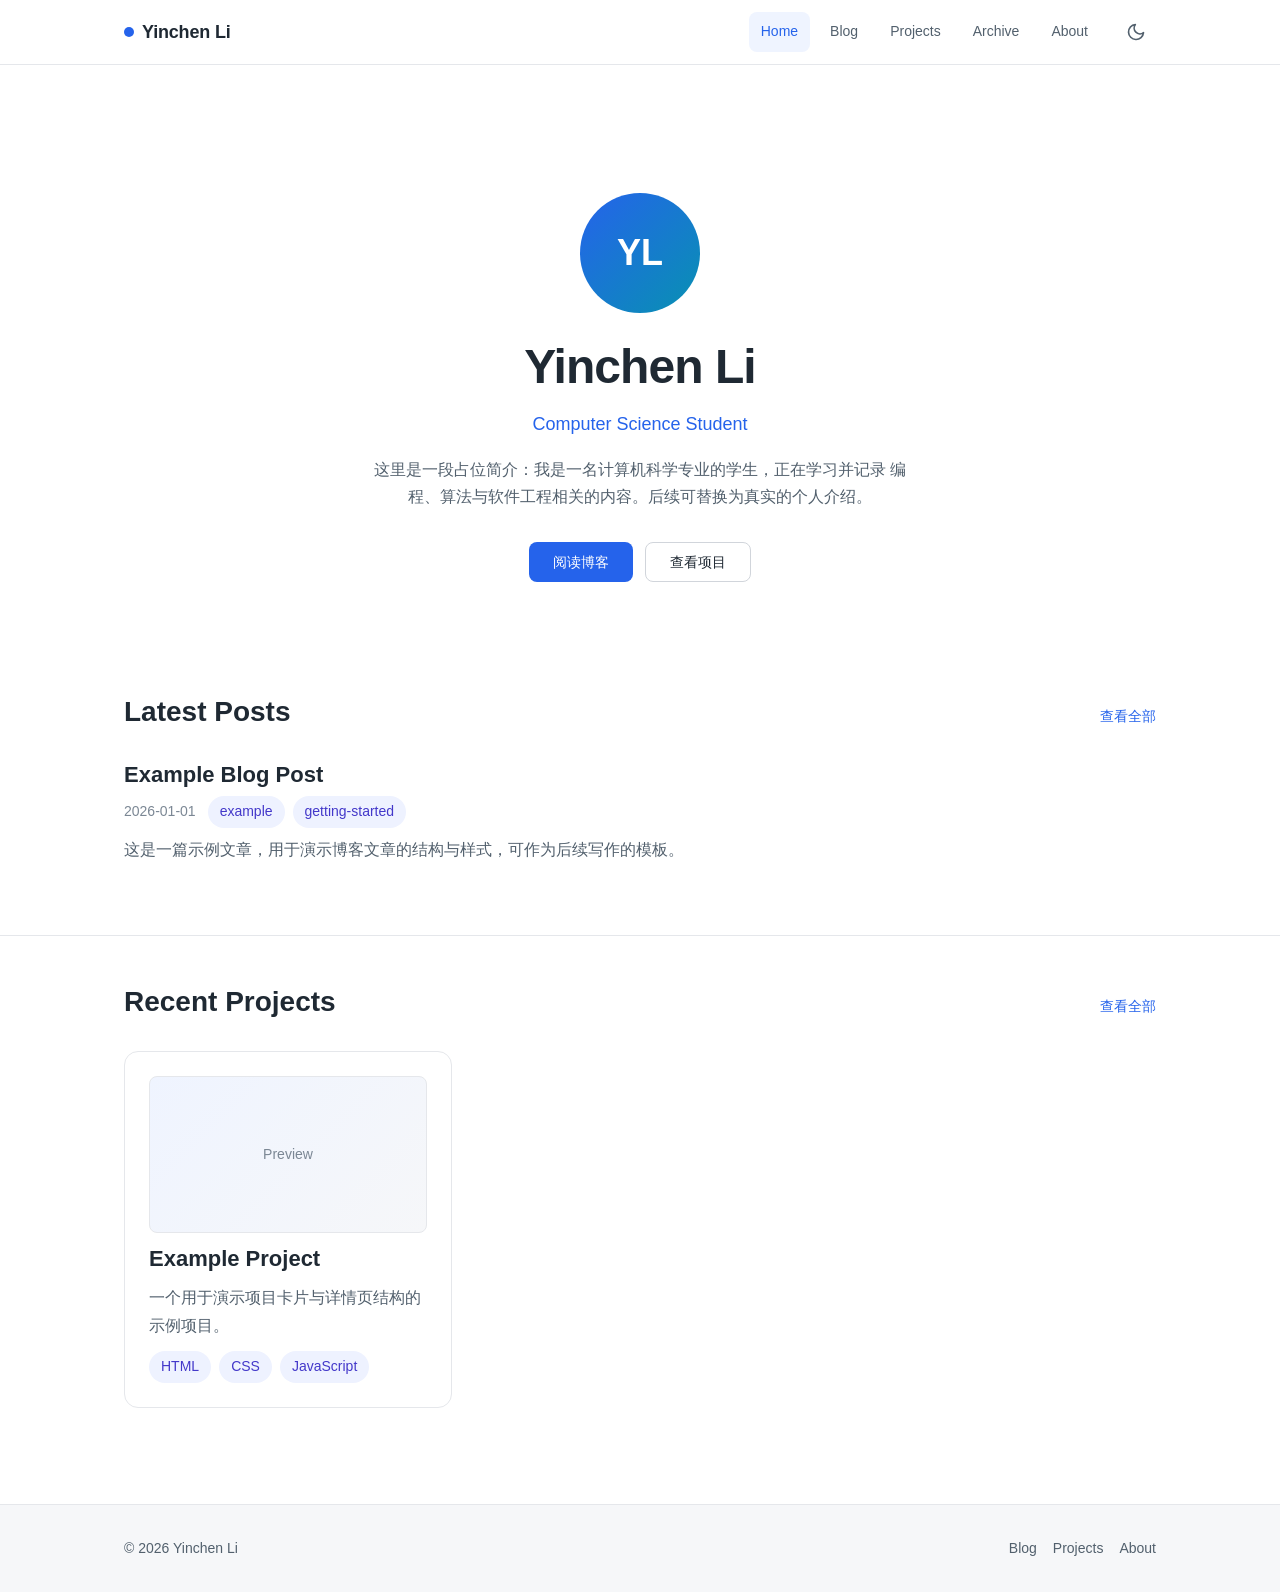
==== index.html @ 5b9b4880 "Initial website test version" ====
<!DOCTYPE html>
<html lang="en" data-theme="light">
<head>
  <meta charset="UTF-8" />
  <meta name="viewport" content="width=device-width, initial-scale=1.0" />
  <title>Yinchen Li</title>
  <meta name="description" content="Yinchen Li 的个人主页 —— Computer Science Student。" />
  <meta name="theme-color" content="#ffffff" />
  <link rel="canonical" href="https://yinchen-li.github.io/" />
  <link rel="icon" type="image/svg+xml" href="assets/images/common/favicon.svg" />
  <link rel="stylesheet" href="assets/css/main.css" />
</head>
<body class="site">
  <a class="skip-link" href="#main">Skip to content</a>

  <!-- ===================== Header / Navbar ===================== -->
  <header class="site-header">
    <div class="container site-header__inner">
      <a class="site-brand" href="index.html" aria-label="Yinchen Li 首页">
        <span class="site-brand__dot" aria-hidden="true"></span>
        <span class="site-brand__name">Yinchen Li</span>
      </a>

      <button class="nav-toggle" type="button" aria-label="切换导航菜单"
              aria-expanded="false" aria-controls="site-nav" data-nav-toggle>
        <span class="nav-toggle__bar"></span>
        <span class="nav-toggle__bar"></span>
        <span class="nav-toggle__bar"></span>
      </button>

      <nav class="site-nav" id="site-nav" aria-label="主导航" data-nav>
        <ul class="nav-list">
          <li><a class="nav-link" href="index.html">Home</a></li>
          <li><a class="nav-link" href="blog/index.html">Blog</a></li>
          <li><a class="nav-link" href="projects/index.html">Projects</a></li>
          <li><a class="nav-link" href="archive/index.html">Archive</a></li>
          <li><a class="nav-link" href="about/index.html">About</a></li>
        </ul>
      </nav>

      <button class="theme-toggle" type="button" aria-label="切换深色模式"
              aria-pressed="false" data-theme-toggle>
        <svg class="theme-toggle__icon theme-toggle__icon--sun" viewBox="0 0 24 24"
             fill="none" stroke="currentColor" stroke-width="2" stroke-linecap="round"
             stroke-linejoin="round" aria-hidden="true">
          <circle cx="12" cy="12" r="4" />
          <path d="M12 2v2M12 20v2M4.9 4.9l1.4 1.4M17.7 17.7l1.4 1.4M2 12h2M20 12h2M6.3 17.7l-1.4 1.4M19.1 4.9l-1.4 1.4" />
        </svg>
        <svg class="theme-toggle__icon theme-toggle__icon--moon" viewBox="0 0 24 24"
             fill="none" stroke="currentColor" stroke-width="2" stroke-linecap="round"
             stroke-linejoin="round" aria-hidden="true">
          <path d="M21 12.8A9 9 0 1 1 11.2 3a7 7 0 0 0 9.8 9.8z" />
        </svg>
      </button>
    </div>
  </header>

  <!-- ===================== Main ===================== -->
  <main class="site-main" id="main">
    <!-- Hero -->
    <section class="hero" aria-labelledby="hero-name">
      <div class="container">
        <div class="hero__avatar" aria-hidden="true">YL</div>
        <h1 class="hero__name" id="hero-name">Yinchen Li</h1>
        <p class="hero__tagline">Computer Science Student</p>
        <p class="hero__intro">
          这里是一段占位简介：我是一名计算机科学专业的学生，正在学习并记录
          编程、算法与软件工程相关的内容。后续可替换为真实的个人介绍。
        </p>
        <div class="hero__actions">
          <a class="btn btn--primary" href="blog/index.html">阅读博客</a>
          <a class="btn btn--ghost" href="projects/index.html">查看项目</a>
        </div>
      </div>
    </section>

    <!-- Latest Posts -->
    <section class="section" aria-labelledby="latest-posts-title">
      <div class="container">
        <div class="section__header">
          <h2 class="section__title" id="latest-posts-title">Latest Posts</h2>
          <a class="section__link" href="blog/index.html">查看全部</a>
        </div>

        <ul class="post-list">
          <li class="post-item">
            <h3 class="post-item__title">
              <a href="blog/example-post/index.html">Example Blog Post</a>
            </h3>
            <div class="meta">
              <time datetime="2026-01-01">2026-01-01</time>
              <ul class="tag-list">
                <li class="tag">example</li>
                <li class="tag">getting-started</li>
              </ul>
            </div>
            <p class="post-item__excerpt">
              这是一篇示例文章，用于演示博客文章的结构与样式，可作为后续写作的模板。
            </p>
          </li>
        </ul>
      </div>
    </section>

    <!-- Recent Projects -->
    <section class="section" aria-labelledby="recent-projects-title">
      <div class="container">
        <div class="section__header">
          <h2 class="section__title" id="recent-projects-title">Recent Projects</h2>
          <a class="section__link" href="projects/index.html">查看全部</a>
        </div>

        <div class="grid grid--auto">
          <article class="card project-card">
            <div class="project-card__thumb" aria-hidden="true">Preview</div>
            <h3 class="card__title">
              <a href="projects/example-project/index.html">Example Project</a>
            </h3>
            <p class="card__description">
              一个用于演示项目卡片与详情页结构的示例项目。
            </p>
            <div class="card__footer">
              <ul class="tag-list">
                <li class="tag">HTML</li>
                <li class="tag">CSS</li>
                <li class="tag">JavaScript</li>
              </ul>
            </div>
          </article>
        </div>
      </div>
    </section>
  </main>

  <!-- ===================== Footer ===================== -->
  <footer class="site-footer">
    <div class="container footer__inner">
      <p class="footer__copyright">
        &copy; <span data-current-year>2026</span> Yinchen Li
      </p>
      <nav class="footer__nav" aria-label="页脚导航">
        <a href="blog/index.html">Blog</a>
        <a href="projects/index.html">Projects</a>
        <a href="about/index.html">About</a>
      </nav>
    </div>
  </footer>

  <script type="module" src="assets/js/main.js"></script>
</body>
</html>
---- assets/css/main.css ----
/* ==========================================================================
   main.css
   样式统一入口。所有页面只需引入本文件。

   加载顺序（重要）：
   1. variables —— 设计令牌，必须最先加载
   2. reset     —— 基础重置
   3. layout    —— 整体布局
   4. components—— 通用组件
   5. pages/*   —— 页面特有样式（可覆盖前面的通用规则）
   ========================================================================== */

@import url("variables.css");
@import url("reset.css");
@import url("layout.css");
@import url("components.css");

/* 页面特有样式 */
@import url("pages/home.css");
@import url("pages/blog.css");
@import url("pages/article.css");
@import url("pages/projects.css");
@import url("pages/about.css");
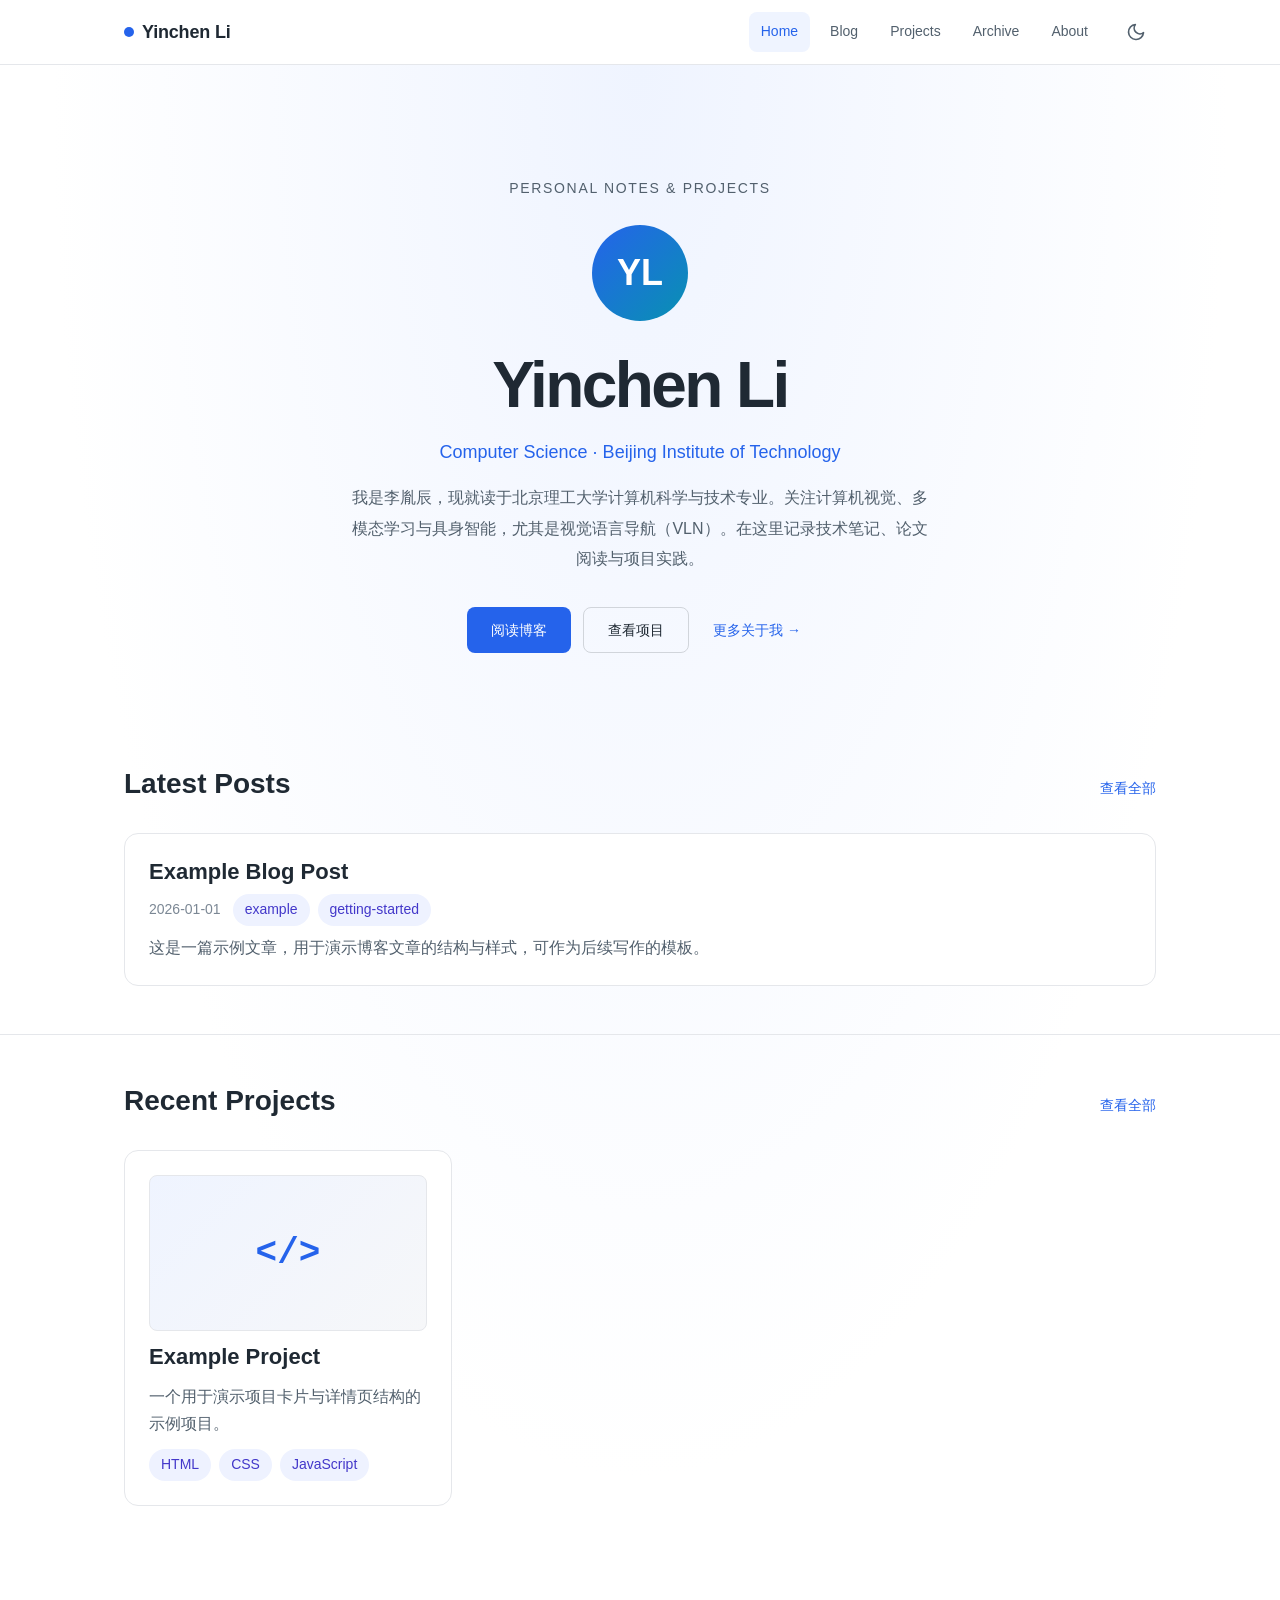
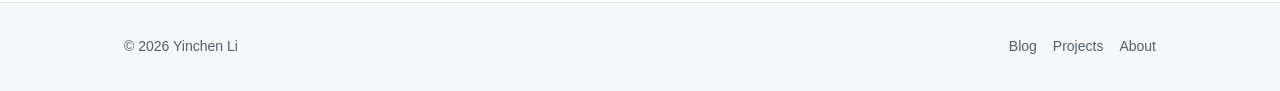
==== commit 2be6cdb8: "优化首页与关于页 UI" ====
--- a/index.html
+++ b/index.html
@@ -1,16 +1,16 @@
 <!DOCTYPE html>
-<html lang="en" data-theme="light">
+<html lang="zh-CN" data-theme="light">
 <head>
   <meta charset="UTF-8" />
   <meta name="viewport" content="width=device-width, initial-scale=1.0" />
   <title>Yinchen Li</title>
-  <meta name="description" content="Yinchen Li 的个人主页 —— Computer Science Student。" />
+  <meta name="description" content="Yinchen Li，北京理工大学计算机科学与技术专业本科生，关注视觉语言导航、多模态学习与具身智能。" />
   <meta name="theme-color" content="#ffffff" />
   <link rel="canonical" href="https://yinchen-li.github.io/" />
   <link rel="icon" type="image/svg+xml" href="assets/images/common/favicon.svg" />
   <link rel="stylesheet" href="assets/css/main.css" />
 </head>
-<body class="site">
+<body class="site site--home">
   <a class="skip-link" href="#main">Skip to content</a>
 
   <!-- ===================== Header / Navbar ===================== -->
@@ -60,16 +60,17 @@
     <!-- Hero -->
     <section class="hero" aria-labelledby="hero-name">
       <div class="container">
+        <p class="hero__eyebrow">PERSONAL NOTES &amp; PROJECTS</p>
         <div class="hero__avatar" aria-hidden="true">YL</div>
         <h1 class="hero__name" id="hero-name">Yinchen Li</h1>
-        <p class="hero__tagline">Computer Science Student</p>
+        <p class="hero__tagline">Computer Science · Beijing Institute of Technology</p>
         <p class="hero__intro">
-          这里是一段占位简介：我是一名计算机科学专业的学生，正在学习并记录
-          编程、算法与软件工程相关的内容。后续可替换为真实的个人介绍。
+          我是李胤辰，现就读于北京理工大学计算机科学与技术专业。关注计算机视觉、多模态学习与具身智能，尤其是视觉语言导航（VLN）。在这里记录技术笔记、论文阅读与项目实践。
         </p>
         <div class="hero__actions">
           <a class="btn btn--primary" href="blog/index.html">阅读博客</a>
           <a class="btn btn--ghost" href="projects/index.html">查看项目</a>
+          <a class="hero__about" href="about/index.html">更多关于我 &rarr;</a>
         </div>
       </div>
     </section>
@@ -112,7 +113,7 @@
 
         <div class="grid grid--auto">
           <article class="card project-card">
-            <div class="project-card__thumb" aria-hidden="true">Preview</div>
+            <div class="project-card__thumb" aria-hidden="true">&lt;/&gt;</div>
             <h3 class="card__title">
               <a href="projects/example-project/index.html">Example Project</a>
             </h3>
